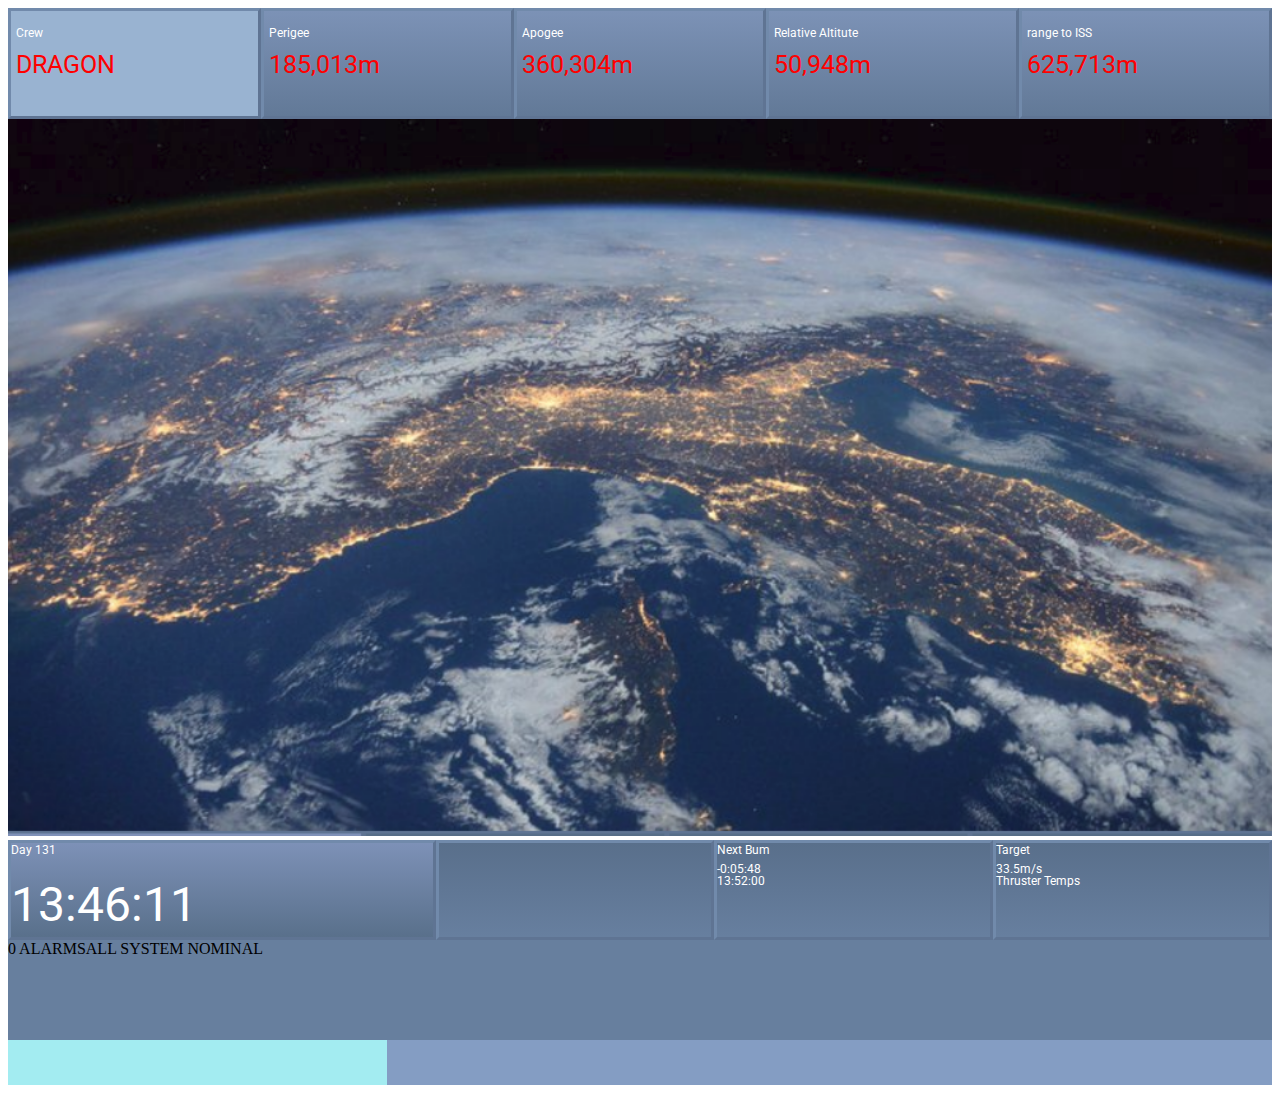
==== index.html @ 0c843c69 "first commit" ====
<!DOCTYPE html>
<html lang="en">
<head>
	<meta charset="UTF-8">
	<title>Tony Stark</title>
	<link rel="stylesheet" href="style.css">
</head>
<body>
	<div class="container">
		<header class="header">		
				<div class="header_el head_1">Crew<p>DRAGON</p></div>
				<div class="header_el">Perigee<p>185,013<span>m</span></p></div>
				<div class="header_el">Apogee<p>360,304<span>m</span></p></div>
				<div class="header_el">Relative Altitute<p>50,948<span>m</span></p></div>
				<div class="header_el">range to ISS<p>625,713<span>m</span></p></div>
		</header>
		<div><img class="bg-image" src="images/earth.png" alt="earth"></div>
		<div class="time">
			<div class="clock"> Day 131<p>13:46:11</p></div>
			<div class="graphic"></div>
			<div class="timer">Next Bum<p>-0:05:48</p><p>13:52:00</p></div>
			<div class="target">Target<p>33.5m/s</p><p>Thruster Temps</p></div>
		</div>
		<div class="alarm">
			<div class="alarm alarms">0 ALARMS</div>
			<div class="alarm system">		ALL SYSTEM NOMINAL</div>
		</div>
		<div></div>
		<div></div>
		<div></div>
		<div></div>
		<div class="table">
			<div></div>
			<div></div>
			<div></div>
			<div></div>
			<div></div>
			<div></div>
			<div></div>
			<div></div>
		</div>
		<div class="footer">
			<div class="footer first"></div>		
		</div>
	</div>
</body>
</html>
---- style.css ----
@import url('https://fonts.googleapis.com/css?family=Roboto');
p {line-height: 0;}
.container {
	width:100%;
	
}

.header {
	display: flex;
}
.header_el {
	height: 80px;
	width: 20%;
	font-family: 'Roboto',san-serif;
	font-size: 12px;
	color: #FFF;
	padding: 15px 5px 10px 5px;
	background: linear-gradient(#7C92B6, #627997);
	border-style: solid;
	border-color: #718AAB #5F7493 #5F7493 #718AAB;
}
.header_el p {
	color: red;
	font-size: 25px;
}
.head_1 {
	background: #99B3D1;
}
.bg-image {
	width: 100%;
}
.time {
	display: flex;
	height: 100px;
	font-family: 'Roboto',san-serif;
	font-size: 12px;
	color: #FFF;
}

.clock {
	background: linear-gradient(#7D91B7, #59708B);
	width: 34%;
	border-style: solid;
	border-color: #718AAB #5F7493 #5F7493 #718AAB;
}
.clock p {
	font-size: 48px;
}
.graphic {
	width: 22%;
	background: linear-gradient(#596F8B, #677F9F);
	border-style: solid;
	border-color: #718AAB #5F7493 #5F7493 #718AAB;
}
.timer {
	width: 22%;
	background: linear-gradient(#596F8B, #677F9F);
	border-style: solid;
	border-color: #718AAB #5F7493 #5F7493 #718AAB;
}
.target{
	width: 22%;
	background: linear-gradient(#596F8B, #677F9F);
	border-style: solid;
	border-color: #718AAB #5F7493 #5F7493 #718AAB;
}
.alarm {
	height: 100px;
	background-color: #677F9E;
	display: flex;
}


.footer {
	height: 5vh;
	background: #849DC3;
}
.first {
	width: 30%;
	background: #A3ECF1;
}
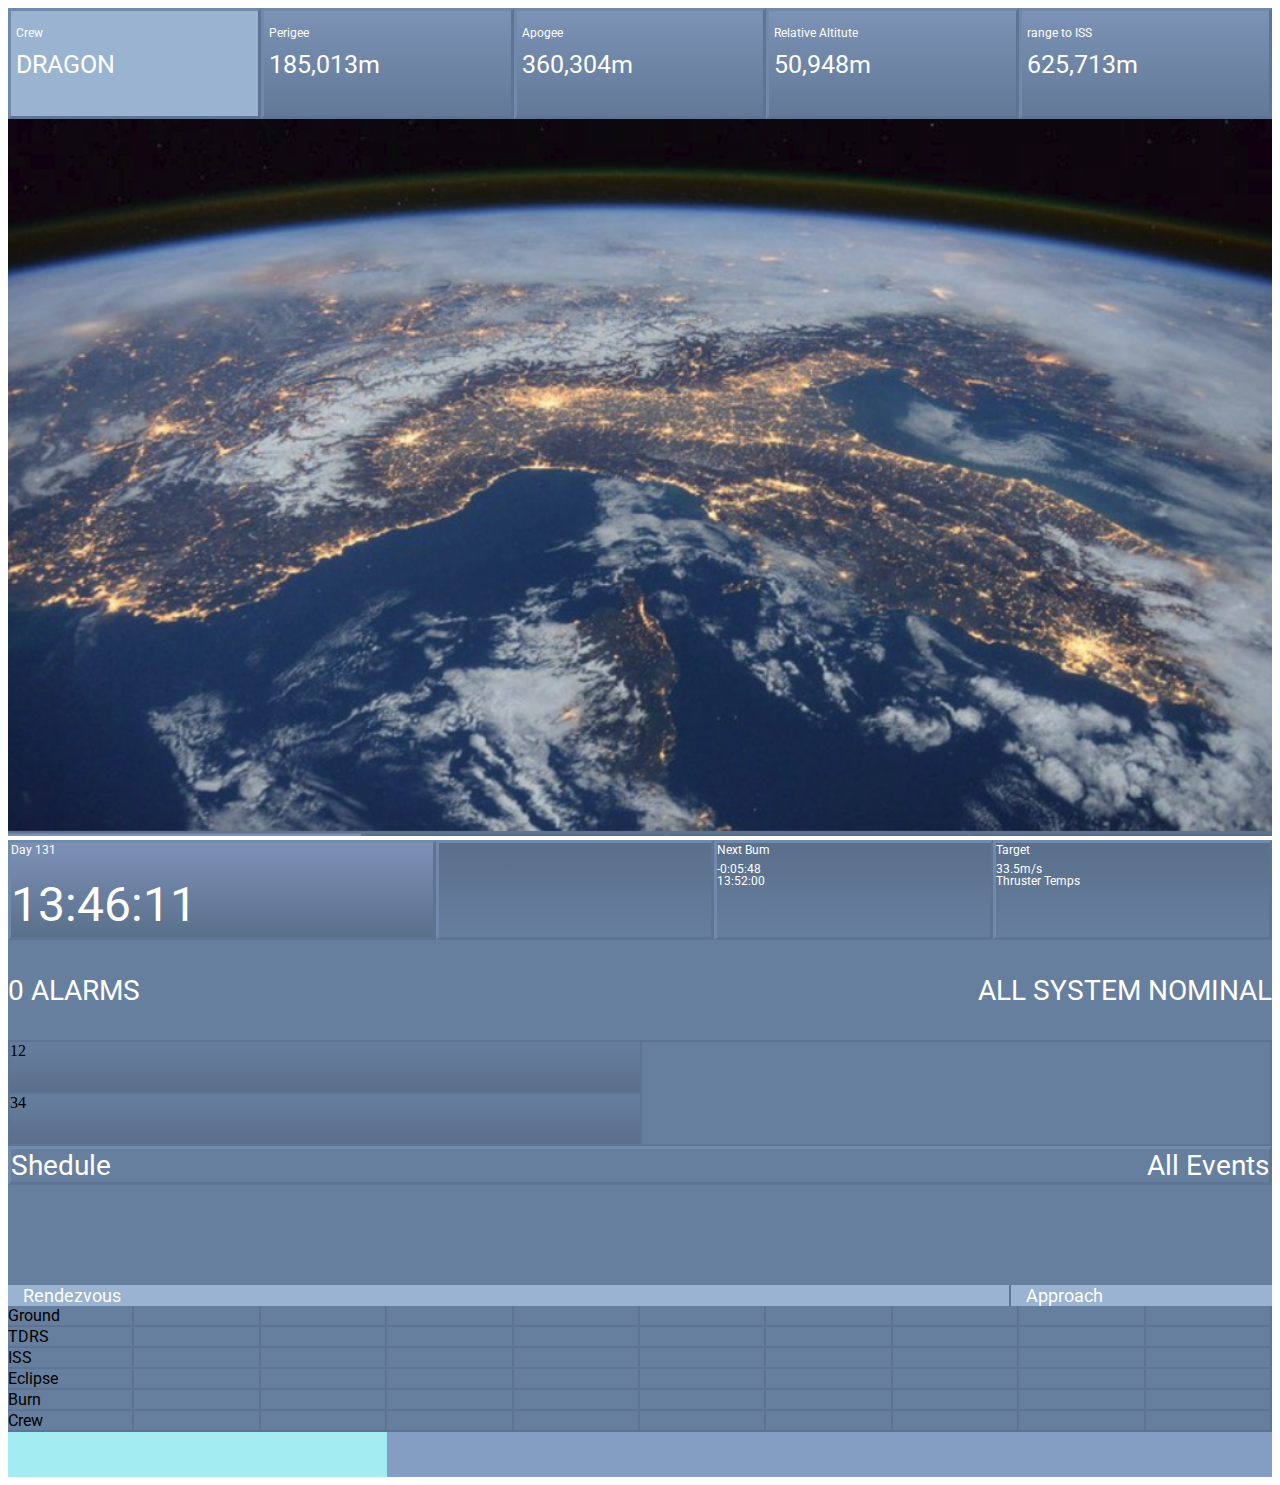
==== commit 62352913: "second" ====
--- a/index.html
+++ b/index.html
@@ -25,19 +25,96 @@
 			<div class="alarm alarms">0 ALARMS</div>
 			<div class="alarm system">		ALL SYSTEM NOMINAL</div>
 		</div>
-		<div></div>
-		<div></div>
-		<div></div>
-		<div></div>
+		<div class="block">
+			<div class="block_1">
+				<div class="bl_1">12</div>
+				<div class="bl_2">34</div>
+			</div>
+			<div class="block_2"></div>
+		</div>
+		
+		<div class="shedule">
+			<div class="shed_1">Shedule</div>
+			<div class="shed_2">All Events</div>
+		</div>
+		<div class="scroll"></div>
 		<div class="table">
-			<div></div>
-			<div></div>
-			<div></div>
-			<div></div>
-			<div></div>
-			<div></div>
-			<div></div>
-			<div></div>
+			<div class="rendezvous">
+				<div class="rendezvous_1">Rendezvous</div>
+				<div class="approach">Approach</div>
+			</div>			
+			<div class="table_row">
+				<div class="row row_1">Ground</div>
+				<div class="row row_2"></div>
+				<div class="row row_3"></div>
+				<div class="row row_4"></div>	
+				<div class="row row_5"></div>
+				<div class="row row_6"></div>
+				<div class="row row_7"></div>
+				<div class="row row_8"></div>
+				<div class="row row_9"></div>
+				<div class="row row_10"></div>
+			</div>
+			<div class="table_row">
+				<div class="row row_2">TDRS</div>
+				<div class="row row_2"></div>
+				<div class="row row_2"></div>
+				<div class="row row_2"></div>
+				<div class="row row_2"></div>
+				<div class="row row_2"></div>
+				<div class="row row_2"></div>
+				<div class="row row_2"></div>
+				<div class="row row_2"></div>
+				<div class="row row_2"></div>
+			</div>
+			<div class="table_row">
+				<div class="row row">ISS</div>
+				<div class="row row_3"></div>
+				<div class="row row_3"></div>
+				<div class="row row_3"></div>
+				<div class="row row_3"></div>
+				<div class="row row_3"></div>
+				<div class="row row_3"></div>
+				<div class="row row_3"></div>
+				<div class="row row_3"></div>
+				<div class="row row_3"></div>
+			</div>
+				<div class="table_row">
+					<div class="row row">Eclipse</div>
+					<div class="row"></div>
+					<div class="row"></div>
+					<div class="row"></div>
+					<div class="row"></div>
+					<div class="row"></div>
+					<div class="row"></div>
+					<div class="row"></div>
+					<div class="row"></div>
+					<div class="row"></div>
+				</div>
+				<div class="table_row">
+					<div class="row row">Burn</div>
+					<div class="row"></div>
+					<div class="row"></div>
+					<div class="row"></div>
+					<div class="row"></div>
+					<div class="row"></div>
+					<div class="row"></div>
+					<div class="row"></div>
+					<div class="row"></div>
+					<div class="row"></div>
+				</div>
+				<div class="table_row">
+					<div class="row row">Crew</div>
+					<div class="row"></div>
+					<div class="row"></div>
+					<div class="row"></div>
+					<div class="row"></div>
+					<div class="row"></div>
+					<div class="row"></div>
+					<div class="row"></div>
+					<div class="row"></div>
+					<div class="row"></div>
+				</div>
 		</div>
 		<div class="footer">
 			<div class="footer first"></div>		
--- a/style.css
+++ b/style.css
@@ -20,7 +20,7 @@
 	border-color: #718AAB #5F7493 #5F7493 #718AAB;
 }
 .header_el p {
-	color: red;
+	color: white;
 	font-size: 25px;
 }
 .head_1 {
@@ -68,7 +68,83 @@
 	height: 100px;
 	background-color: #677F9E;
 	display: flex;
+	justify-content: space-between;
+	align-items:center;
+	font-family: 'Roboto',san-serif;
+	font-size: 28px;
+	color: white;
+	/*border: 2px solid #5F7493 ;*/
+	}
+.block {
+	display: flex;
+	background-color: #677F9E;
+	border: 2px solid #5F7493 ;
 }
+.block_1 {
+	
+	width: 50%;
+	border-right: 2px solid #5F7493 ;
+}
+.bl_1 {
+	border-bottom: 2px solid #5F7493 ;
+	height: 50px;
+	background: linear-gradient(#677F9F,#596F8B);
+}
+.bl_2 {
+	height: 50px;
+	background: linear-gradient(#677F9F,#596F8B);
+}
+
+.block_2 {
+	background: linear-gradient(#596F8B, #677F9F);
+}
+
+.shedule {
+	display: flex;
+	justify-content: space-between;
+	background-color: #677F9E;
+	font-family: 'Roboto',san-serif;
+	font-size: 28px;
+	color: white;
+	border-style: solid;
+	border-color: #718AAB #5F7493 #5F7493 #718AAB;
+}
+.scroll {
+	height: 100px;
+	background-color: #677F9E;
+}
+.rendezvous {
+	display:flex;
+	background: #99B3D1;
+	font-family: 'Roboto',san-serif;
+	font-size: 18px;
+	color: white;
+	padding-left: 15px;
+}
+.rendezvous_1 {
+	width: 80%;
+	border-right: 2px solid #5F7493 ;
+
+}
+.approach {
+	width: 20%;
+	padding-left: 15px;
+}
+
+.table_row {
+	display: flex;
+}
+.row {
+	width: 10%;
+	border-right: 2px solid #5F7493 ;
+	border-bottom:2px solid #5F7493;
+	background-color: #677F9E;
+	font-family: 'Roboto',san-serif;
+	font-style: 16px
+	color: white;
+}
+
+
 
 
 .footer {
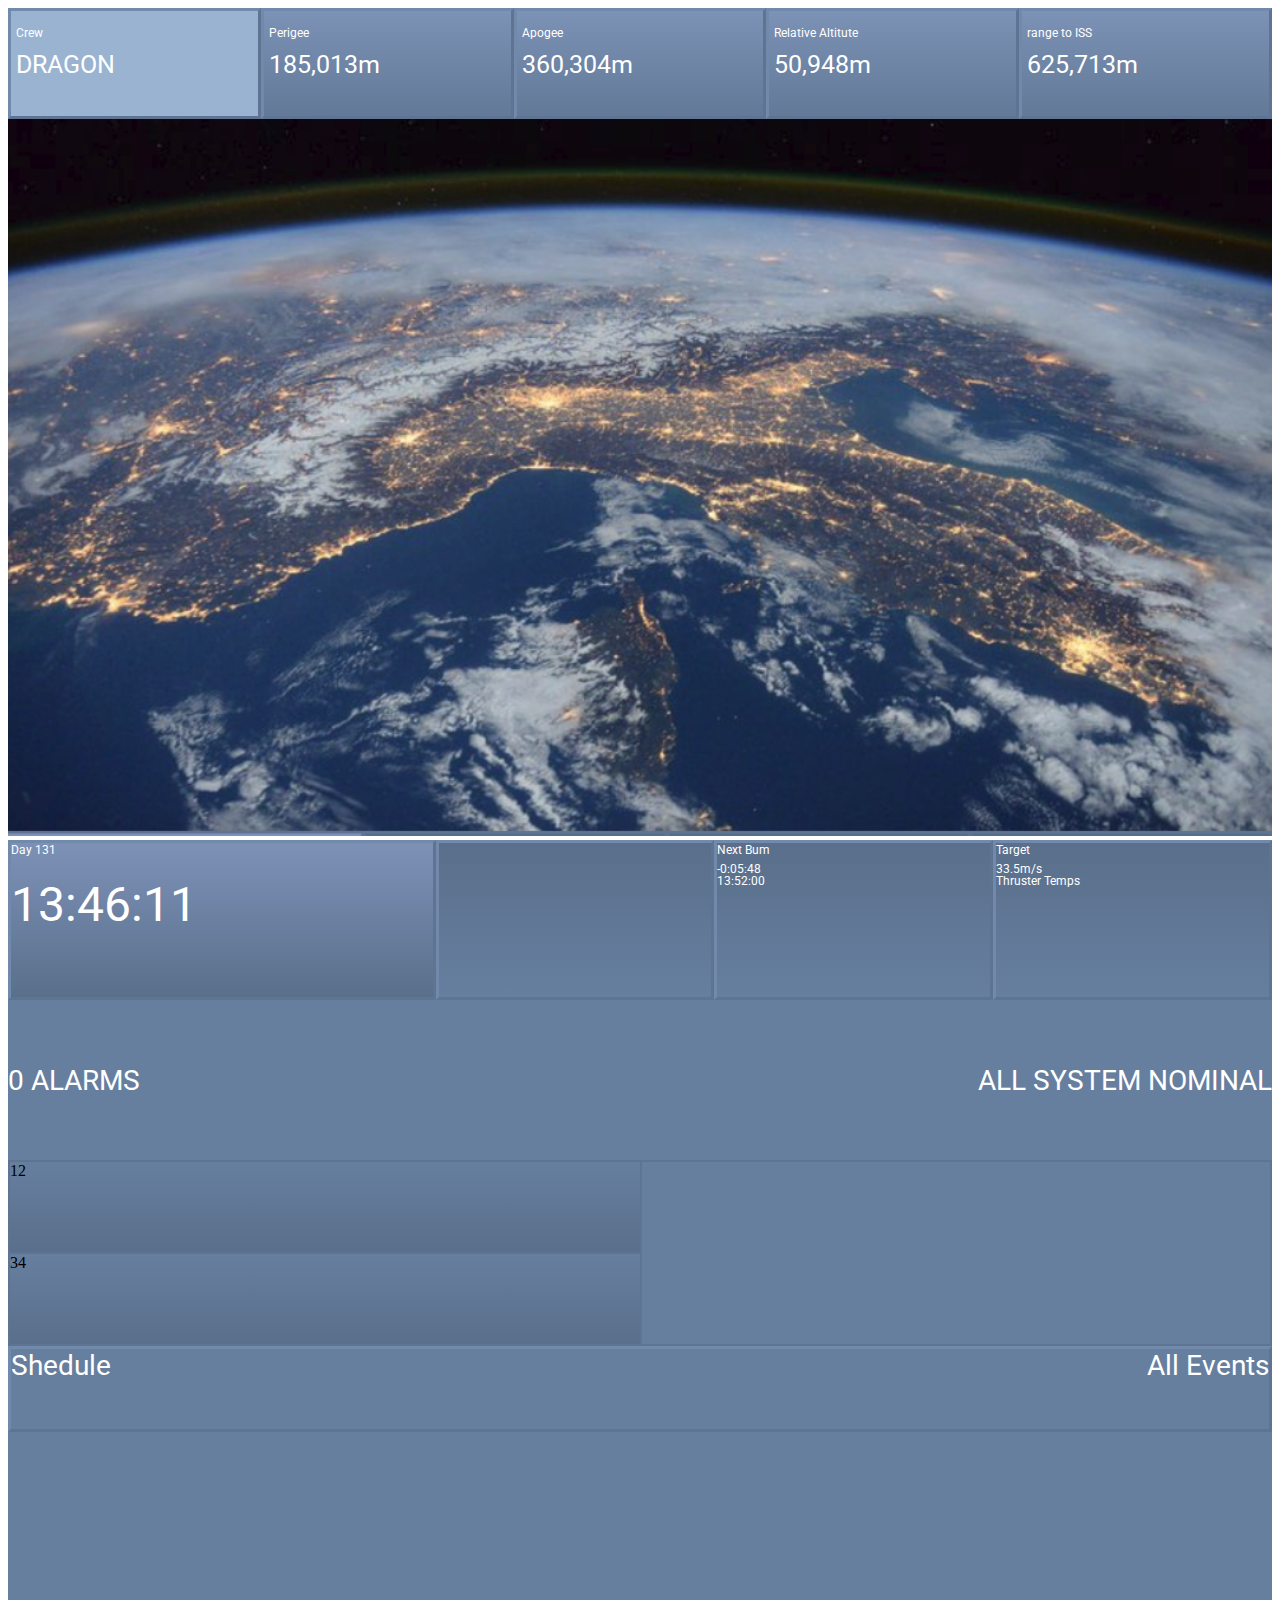
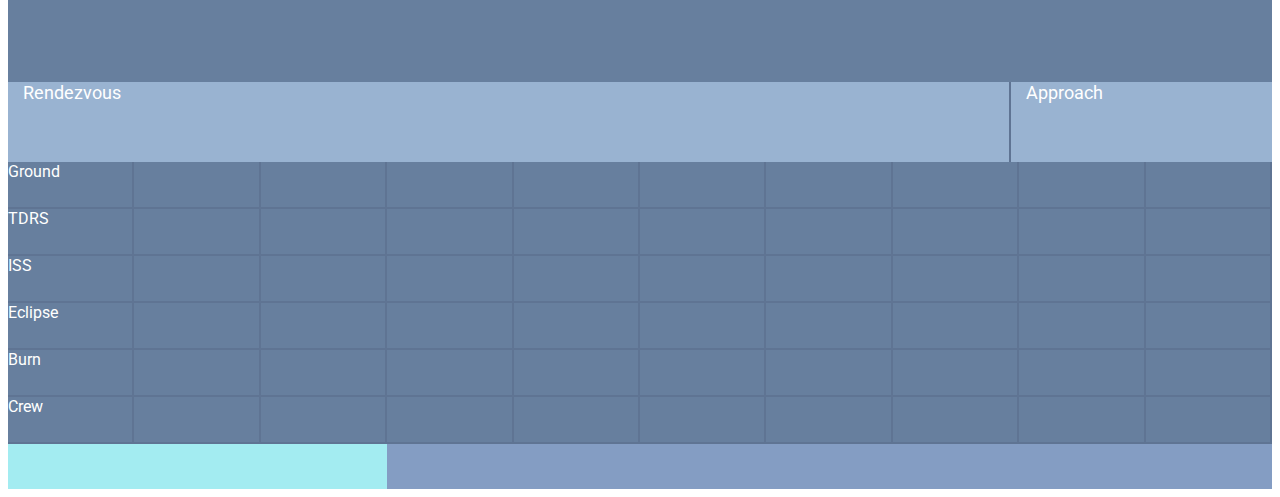
==== commit deafe8ec: "fix index" ====
--- a/index.html
+++ b/index.html
@@ -45,42 +45,42 @@
 			</div>			
 			<div class="table_row">
 				<div class="row row_1">Ground</div>
-				<div class="row row_2"></div>
-				<div class="row row_3"></div>
-				<div class="row row_4"></div>	
-				<div class="row row_5"></div>
-				<div class="row row_6"></div>
-				<div class="row row_7"></div>
-				<div class="row row_8"></div>
-				<div class="row row_9"></div>
-				<div class="row row_10"></div>
+				<div class="row"></div>
+				<div class="row"></div>
+				<div class="row"></div>	
+				<div class="row"></div>
+				<div class="row"></div>
+				<div class="row"></div>
+				<div class="row"></div>
+				<div class="row"></div>
+				<div class="row"></div>
 			</div>
 			<div class="table_row">
 				<div class="row row_2">TDRS</div>
-				<div class="row row_2"></div>
-				<div class="row row_2"></div>
-				<div class="row row_2"></div>
-				<div class="row row_2"></div>
-				<div class="row row_2"></div>
-				<div class="row row_2"></div>
-				<div class="row row_2"></div>
-				<div class="row row_2"></div>
-				<div class="row row_2"></div>
+				<div class="row"></div>
+				<div class="row"></div>
+				<div class="row"></div>
+				<div class="row"></div>
+				<div class="row"></div>
+				<div class="row"></div>
+				<div class="row"></div>
+				<div class="row"></div>
+				<div class="row"></div>
 			</div>
 			<div class="table_row">
-				<div class="row row">ISS</div>
-				<div class="row row_3"></div>
-				<div class="row row_3"></div>
-				<div class="row row_3"></div>
-				<div class="row row_3"></div>
-				<div class="row row_3"></div>
-				<div class="row row_3"></div>
-				<div class="row row_3"></div>
-				<div class="row row_3"></div>
-				<div class="row row_3"></div>
+				<div class="row row_3">ISS</div>
+				<div class="row"></div>
+				<div class="row"></div>
+				<div class="row"></div>
+				<div class="row"></div>
+				<div class="row"></div>
+				<div class="row"></div>
+				<div class="row"></div>
+				<div class="row"></div>
+				<div class="row"></div>
 			</div>
 				<div class="table_row">
-					<div class="row row">Eclipse</div>
+					<div class="row row_4">Eclipse</div>
 					<div class="row"></div>
 					<div class="row"></div>
 					<div class="row"></div>
@@ -92,7 +92,7 @@
 					<div class="row"></div>
 				</div>
 				<div class="table_row">
-					<div class="row row">Burn</div>
+					<div class="row row_5">Burn</div>
 					<div class="row"></div>
 					<div class="row"></div>
 					<div class="row"></div>
@@ -104,7 +104,7 @@
 					<div class="row"></div>
 				</div>
 				<div class="table_row">
-					<div class="row row">Crew</div>
+					<div class="row row_6">Crew</div>
 					<div class="row"></div>
 					<div class="row"></div>
 					<div class="row"></div>
--- a/style.css
+++ b/style.css
@@ -31,7 +31,7 @@
 }
 .time {
 	display: flex;
-	height: 100px;
+	height: 160px;
 	font-family: 'Roboto',san-serif;
 	font-size: 12px;
 	color: #FFF;
@@ -65,7 +65,7 @@
 	border-color: #718AAB #5F7493 #5F7493 #718AAB;
 }
 .alarm {
-	height: 100px;
+	height: 160px;
 	background-color: #677F9E;
 	display: flex;
 	justify-content: space-between;
@@ -87,11 +87,11 @@
 }
 .bl_1 {
 	border-bottom: 2px solid #5F7493 ;
-	height: 50px;
+	height: 90px;
 	background: linear-gradient(#677F9F,#596F8B);
 }
 .bl_2 {
-	height: 50px;
+	height: 90px;
 	background: linear-gradient(#677F9F,#596F8B);
 }
 
@@ -100,6 +100,7 @@
 }
 
 .shedule {
+	height: 80px;
 	display: flex;
 	justify-content: space-between;
 	background-color: #677F9E;
@@ -110,10 +111,11 @@
 	border-color: #718AAB #5F7493 #5F7493 #718AAB;
 }
 .scroll {
-	height: 100px;
+	height: 250px;
 	background-color: #677F9E;
 }
 .rendezvous {
+	height: 80px;
 	display:flex;
 	background: #99B3D1;
 	font-family: 'Roboto',san-serif;
@@ -133,14 +135,19 @@
 
 .table_row {
 	display: flex;
+
 }
 .row {
+	height: 45px;
 	width: 10%;
 	border-right: 2px solid #5F7493 ;
 	border-bottom:2px solid #5F7493;
 	background-color: #677F9E;
 	font-family: 'Roboto',san-serif;
 	font-style: 16px
+	
+}
+.row_1, .row_2, .row_3, .row_4, .row_5, .row_6 {
 	color: white;
 }
 
